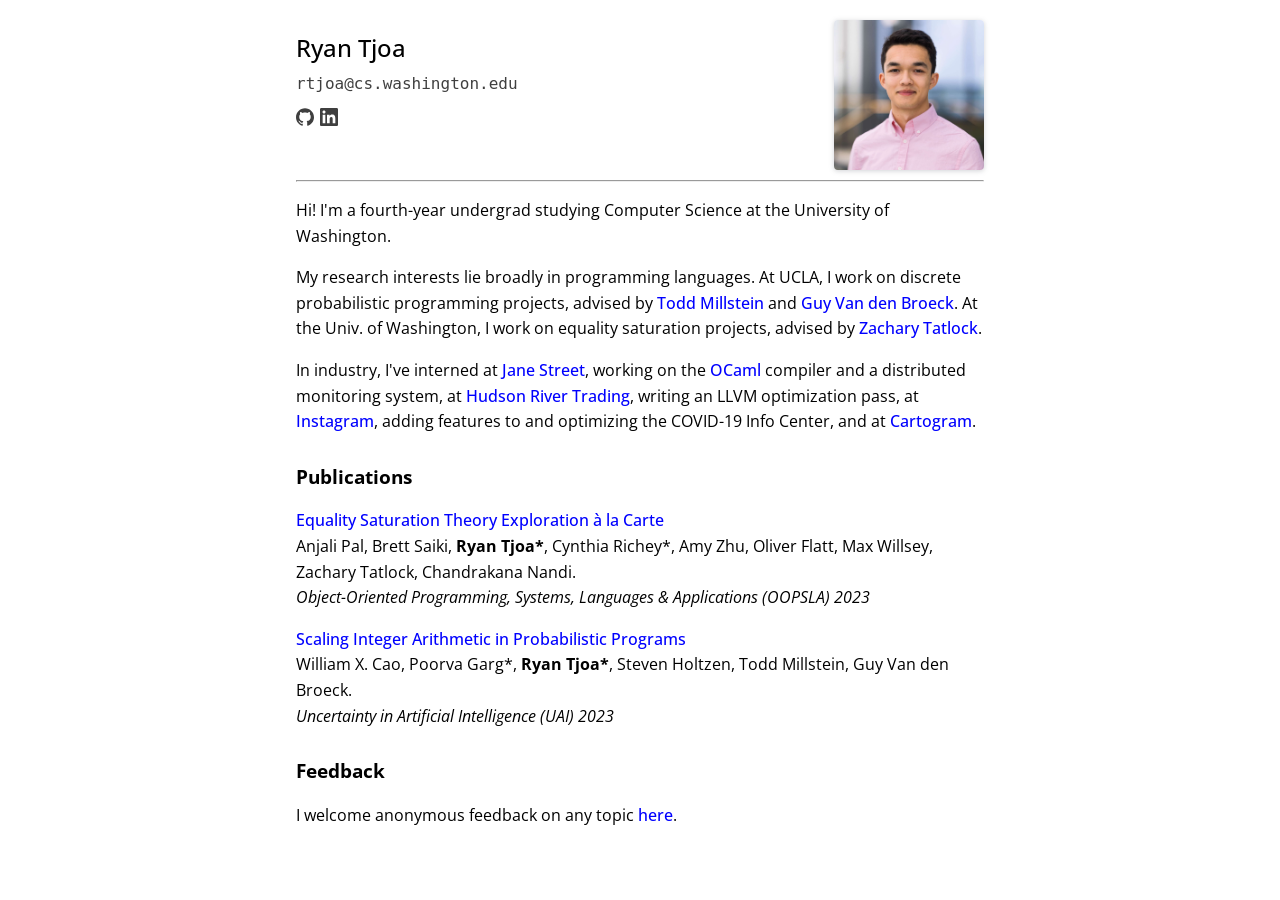
==== index.html @ cd61c328 "Initial commit" ====
<!DOCTYPE html>
<html lang="en">
	<head>
    <meta charset="utf-8">
		<title>Ryan Tjoa</title>
    <link rel="preconnect" href="https://fonts.gstatic.com">
    <link href="https://fonts.googleapis.com/css?family=Open%20Sans:400,400italic,500,600&display=swap" rel="stylesheet">
		<link rel="stylesheet" type="text/css" href="style.css">
    <script src="script.js"></script>
    <meta name="theme-color" content="#ffffff">
    <meta name="viewport" content="width=device-width, initial-scale=1">
	</head>
	<body>
    <div id="main-wrapper">
      <div id="main">
        <div id="title">
          <div>
            <h1>Ryan Tjoa</h1>
            <p class="mono">
                <a id="email">
                    <span style="unicode-bidi:bidi-override; direction: rtl;">
                        ude<span style="font-weight:900">&#8228;</span>notgnihsaw<span style="font-weight:900">&#8228;</span>sc@aojtr
                    </span>
                </a>
            </p>
            <p>
              <a href="https://github.com/rtjoa" target="_blank" class="icon-wrapper">
                <img class="icon" src="assets/github.svg" alt="GitHub">
              </a>
              <a href="https://www.linkedin.com/in/ryan-tjoa" target="_blank" class="icon-wrapper">
                <img class="icon" src="assets/linkedin.svg" alt="LinkedIn">
              </a>
            </p>
          </div>
          <div id="headshot-wrapper">
            <img id="headshot" src="assets/headshot-min.jpg" alt="A picture of Ryan Tjoa">
          </div>
        </div>
        <hr>
    		<p>
          Hi! I'm a fourth-year undergrad studying Computer Science at the University of Washington.
        </p>
        <p>
          My research interests lie broadly in programming languages.

          At UCLA, I work on discrete probabilistic programming projects, advised by <a href="https://web.cs.ucla.edu/~todd/">Todd Millstein</a> and <a href="https://web.cs.ucla.edu/~guyvdb/">Guy Van den Broeck</a>.

          At the Univ. of Washington, I work on equality saturation projects, advised by <a href="https://ztatlock.net/">Zachary Tatlock</a>.
        </p>
        <p>
            In industry, I've interned at <a href="https://www.janestreet.com/">Jane Street</a>, working on the <a href="https://ocaml.org/">OCaml</a> compiler and a distributed monitoring system, at <a href="https://www.hudsonrivertrading.com/">Hudson River Trading</a>, writing an LLVM optimization pass, at <a href="https://about.instagram.com/blog/announcements/continuing-to-keep-people-safe-and-informed-about-covid-19">Instagram</a>, adding features to and optimizing the COVID-19 Info Center, and at <a href="https://cartogram.com/">Cartogram</a>.
        </p>
        <h2>Publications</h2>
        <p>
            <a href="pubs/oopsla23-enumo.pdf">Equality Saturation Theory Exploration à la Carte</a>
            <br>
            Anjali Pal, Brett Saiki, <strong>Ryan Tjoa*</strong>, Cynthia Richey*, Amy Zhu, Oliver Flatt, Max Willsey, Zachary Tatlock, Chandrakana Nandi.
            <br>
            <em>Object-Oriented Programming, Systems, Languages & Applications (OOPSLA) 2023</em>
        </p>
        <p>
            <a href="pubs/uai23-arith.pdf">Scaling Integer Arithmetic in Probabilistic Programs</a>
            <br>
            William X. Cao, Poorva Garg*, <strong>Ryan Tjoa*</strong>, Steven Holtzen, Todd Millstein, Guy Van den Broeck.
            <br>
            <em>Uncertainty in Artificial Intelligence (UAI) 2023</em>
        </p>
        <h2>Feedback</h2>
        <p>
          I welcome anonymous feedback on any topic <a href="https://docs.google.com/forms/d/e/1FAIpQLSfoLKaKOM73OeDY5BoASGOoVUgHGVO8dkVKCYaiWQWOC6nB4w/viewform?usp=sf_link">here</a>.
        </p>
      </div>
    </div>
	</body>
</html>
---- style.css ----
html, body {
    margin: 0;
}

body {
    font-size: 16px;
    font-family: 'Open Sans', 'Lucida Grande', Helvetica, Arial, sans-serif;
}

#main-wrapper {
    margin: 0 auto;
    max-width: 43rem;
    padding: 20px;
    width: auto;
    line-height: 1.6;
}

#main {
    height: 100%;
}

#title {
    justify-content: space-between;
    display: flex;
    line-height: 1.0;
}

#headshot-wrapper {
    margin-left: 20px;
    max-width: 150px;
    flex: 1 0 80px;
}

@media only screen and (max-width: 360px) {
    #headshot-wrapper {
        display: none;
    }
}

#headshot {
    width: 100%;
    height: auto;
    box-shadow: 0px 1px 5px 0px rgba(124, 125, 135, 0.35);
    border-radius: 0.25rem;
}

.mono {
    font-family: Consolas, monospace;
    opacity: 0.75;
}

h1 {
    font-size: 1.5em;
    font-weight: 500;
    margin-bottom: 0;
}

a:link, a:visited {
    text-decoration: none;
}

a:hover, a:active {
    text-decoration: underline;
}

.icon {
    width: 18px;
    margin-right: 2px;
    opacity: 0.75;
    text-decoration: none;
}

.icon-wrapper:link, .icon-wrapper:active, .icon-wrapper:hover, .icon-wrapper:visited {
    text-decoration: none;
}

#email {
    cursor: pointer;
    text-decoration: none;
    font-weight: 400;
}

#email, #email:link, #email:visited, #email:hover, #email:active {
    color: black;
}

#email:hover, #email:active {
    text-decoration: underline;
}

h2 {
    margin-top: 1.4em;
    font-size: 1.2em;
}
a, a:link, a:visited {
    color: blue;
    font-weight: 500;
    border-bottom: 1px solid rgba(125,125,125,0);
}

/* alternate style */
/* a, a:link, a:visited, a:active, a:hover { */
/*     color: #009; */
/*     text-decoration: none; */
/*     border-bottom: 1px solid rgba(75,75,200,.4); */
/*     transition: border .3s ease-in-out; */
/* } */
/* a:hover { */
/*     border-bottom: 1px solid rgba(75,75,200,1); */
/* } */
/* alternate style end */

@media (prefers-color-scheme: dark) {
    .icon {
        filter: invert(1);
    }
    a, a:link, a:visited {
        color: #ffa0db;
    }
    a:active {
        color: #ff72ce;
    }
    #email, #email:link, #email:active, #email:hover, #email:active {
        color: white;
    }
    body {
        color: white;
        background-color: #181818;
    }

    /* alternate style */
    body {
        color: #bbb;
        background-color: #111;
    }
    h1 {
        color: white;
    }
    a, a:link, a:visited, a:active, a:hover {
        color: white;
        text-decoration: none;
        border-bottom: 1px solid rgba(125,125,125,.4);
        transition: border .3s ease-in-out;
    }
    a:hover {
        border-bottom: 1px solid rgba(125,125,125,1);
    }
    .icon-wrapper, #email {
        border: none !important;
    }
    /* alternate style end */
}
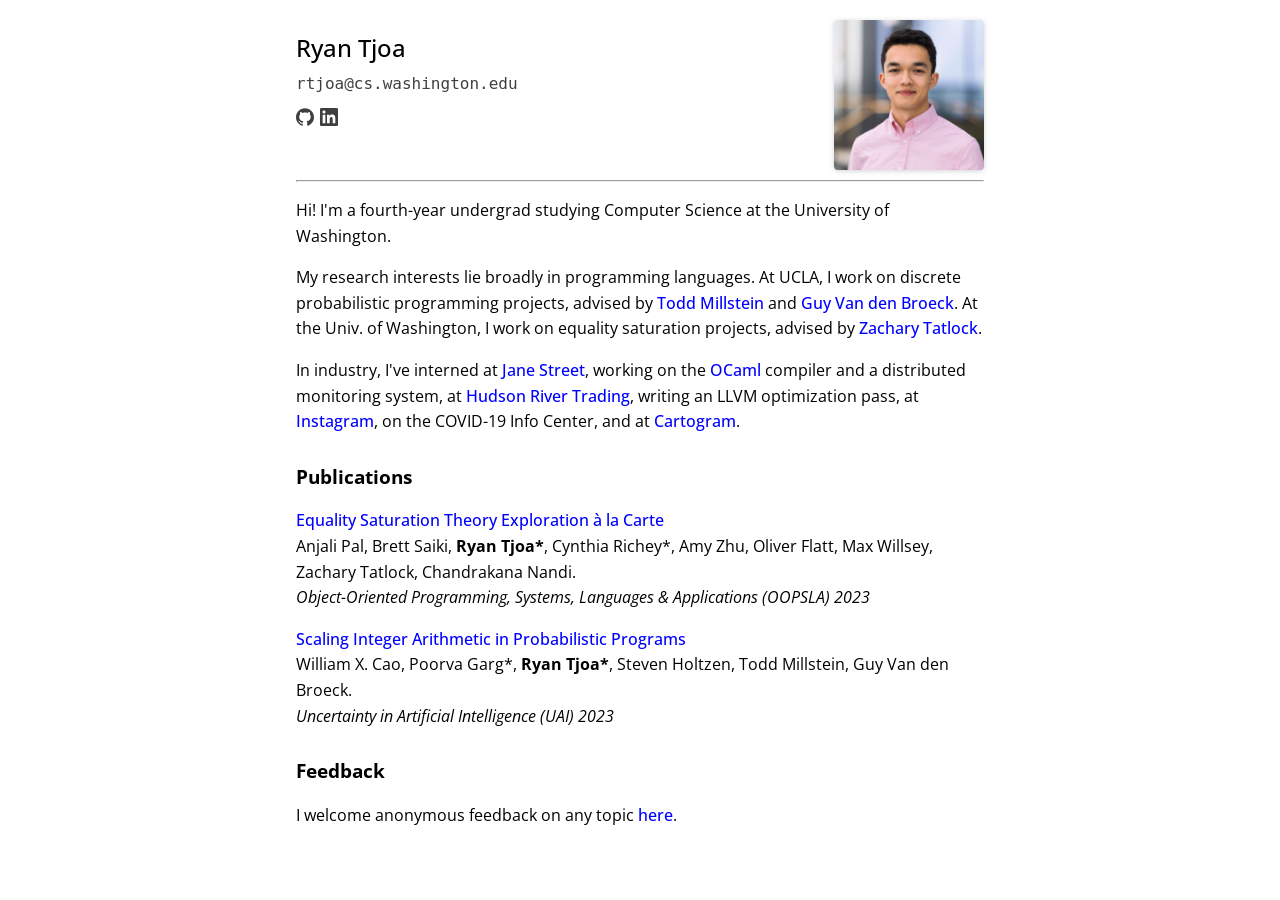
==== commit 103a610e: "formatting" ====
--- a/index.html
+++ b/index.html
@@ -48,7 +48,11 @@
           At the Univ. of Washington, I work on equality saturation projects, advised by <a href="https://ztatlock.net/">Zachary Tatlock</a>.
         </p>
         <p>
-            In industry, I've interned at <a href="https://www.janestreet.com/">Jane Street</a>, working on the <a href="https://ocaml.org/">OCaml</a> compiler and a distributed monitoring system, at <a href="https://www.hudsonrivertrading.com/">Hudson River Trading</a>, writing an LLVM optimization pass, at <a href="https://about.instagram.com/blog/announcements/continuing-to-keep-people-safe-and-informed-about-covid-19">Instagram</a>, adding features to and optimizing the COVID-19 Info Center, and at <a href="https://cartogram.com/">Cartogram</a>.
+            In industry, I've interned
+            at <a href="https://www.janestreet.com/">Jane Street</a>, working on the <a href="https://ocaml.org/">OCaml</a> compiler and a distributed monitoring system,
+            at <a href="https://www.hudsonrivertrading.com/">Hudson River Trading</a>, writing an LLVM optimization pass,
+            at <a href="https://about.instagram.com/blog/announcements/continuing-to-keep-people-safe-and-informed-about-covid-19">Instagram</a>, on the COVID-19 Info Center,
+            and at <a href="https://cartogram.com/">Cartogram</a>.
         </p>
         <h2>Publications</h2>
         <p>
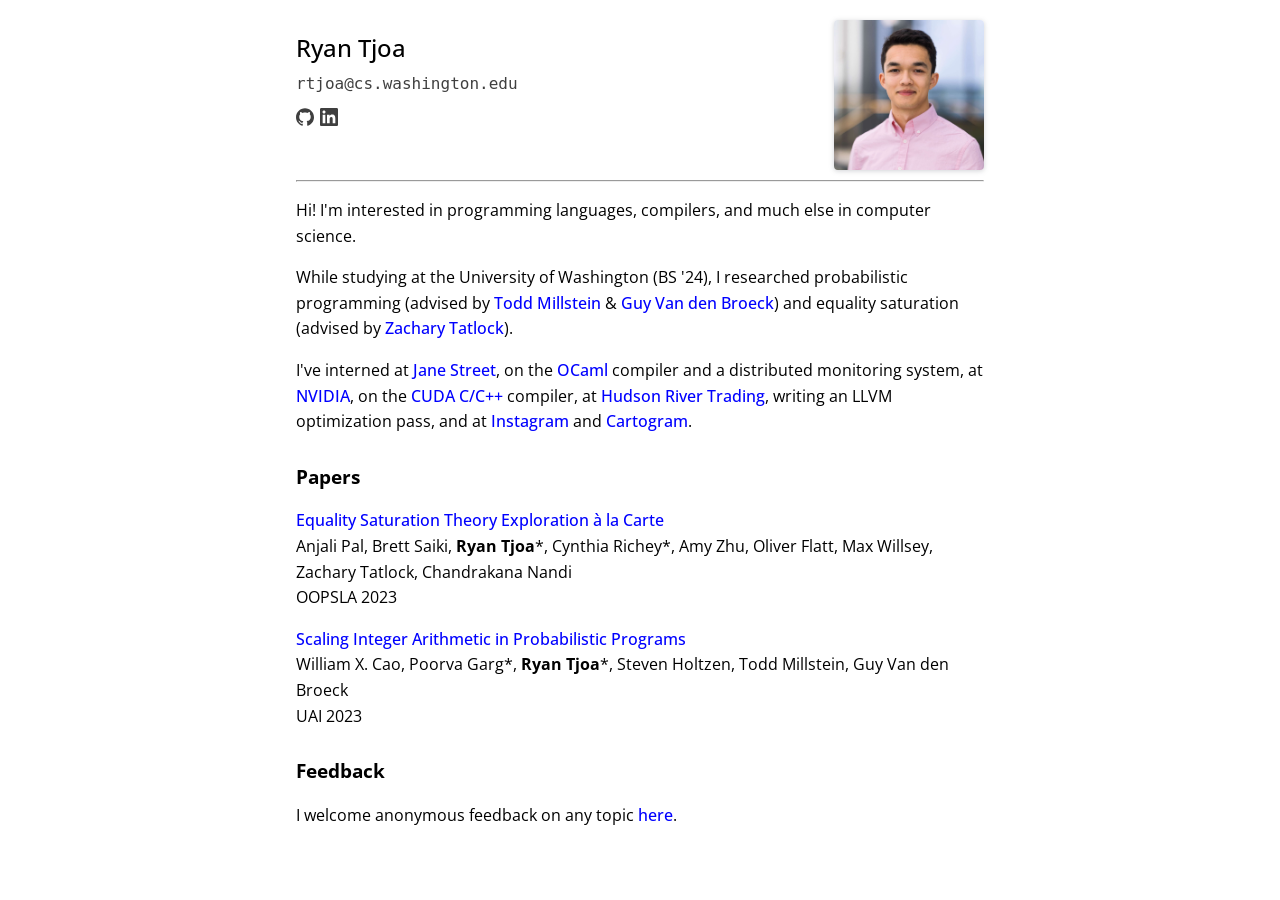
==== commit 5fc2eed4: "Initial commit" ====
--- a/index.html
+++ b/index.html
@@ -5,9 +5,8 @@
 		<title>Ryan Tjoa</title>
     <link rel="preconnect" href="https://fonts.gstatic.com">
     <link href="https://fonts.googleapis.com/css?family=Open%20Sans:400,400italic,500,600&display=swap" rel="stylesheet">
-		<link rel="stylesheet" type="text/css" href="style.css">
-    <script src="script.js"></script>
-    <meta name="theme-color" content="#ffffff">
+		<link rel="stylesheet" type="text/css" href="assets/style.css">
+    <script src="assets/script.js"></script>
     <meta name="viewport" content="width=device-width, initial-scale=1">
 	</head>
 	<body>
@@ -17,17 +16,17 @@
           <div>
             <h1>Ryan Tjoa</h1>
             <p class="mono">
-                <a id="email">
+                <a class="unstyled-link" id="email">
                     <span style="unicode-bidi:bidi-override; direction: rtl;">
                         ude<span style="font-weight:900">&#8228;</span>notgnihsaw<span style="font-weight:900">&#8228;</span>sc@aojtr
                     </span>
                 </a>
             </p>
             <p>
-              <a href="https://github.com/rtjoa" target="_blank" class="icon-wrapper">
+              <a href="https://github.com/rtjoa" target="_blank" class="icon-wrapper unstyled-link">
                 <img class="icon" src="assets/github.svg" alt="GitHub">
               </a>
-              <a href="https://www.linkedin.com/in/ryan-tjoa" target="_blank" class="icon-wrapper">
+              <a href="https://www.linkedin.com/in/ryan-tjoa" target="_blank" class="icon-wrapper unstyled-link">
                 <img class="icon" src="assets/linkedin.svg" alt="LinkedIn">
               </a>
             </p>
@@ -37,41 +36,31 @@
           </div>
         </div>
         <hr>
-    		<p>
-          Hi! I'm a fourth-year undergrad studying Computer Science at the University of Washington.
+        <p>
+          Hi!
+          I'm interested in programming languages, compilers, and much else in computer science.
         </p>
         <p>
-          My research interests lie broadly in programming languages.
-
-          At UCLA, I work on discrete probabilistic programming projects, advised by <a href="https://web.cs.ucla.edu/~todd/">Todd Millstein</a> and <a href="https://web.cs.ucla.edu/~guyvdb/">Guy Van den Broeck</a>.
-
-          At the Univ. of Washington, I work on equality saturation projects, advised by <a href="https://ztatlock.net/">Zachary Tatlock</a>.
+          While studying at the University of Washington (BS '24),
+          I researched probabilistic programming
+          (advised by <a href="https://web.cs.ucla.edu/~todd/" class="a">Todd Millstein</a> & <a href="https://web.cs.ucla.edu/~guyvdb/" class="a">Guy Van den Broeck</a>)
+          and equality saturation
+          (advised by <a href="https://ztatlock.net/" class="a">Zachary Tatlock</a>).
         </p>
         <p>
-            In industry, I've interned
-            at <a href="https://www.janestreet.com/">Jane Street</a>, working on the <a href="https://ocaml.org/">OCaml</a> compiler and a distributed monitoring system,
-            at <a href="https://www.hudsonrivertrading.com/">Hudson River Trading</a>, writing an LLVM optimization pass,
-            at <a href="https://about.instagram.com/blog/announcements/continuing-to-keep-people-safe-and-informed-about-covid-19">Instagram</a>, on the COVID-19 Info Center,
-            and at <a href="https://cartogram.com/">Cartogram</a>.
+            I've interned
+            at <a href="https://www.janestreet.com/">Jane Street</a>, on the <a href="https://ocaml.org/">OCaml</a> compiler and a distributed monitoring system,
+            at <a class="a" href="https://www.nvidia.com/">NVIDIA</a>, on the <a class="a" href="https://developer.nvidia.com/cuda-toolkit">CUDA C/C++</a> compiler,
+            at <a class="a" href="https://www.hudsonrivertrading.com/">Hudson River Trading</a>, writing an LLVM optimization pass,
+            and at <a class="a" href="https://about.instagram.com/blog/announcements/continuing-to-keep-people-safe-and-informed-about-covid-19">Instagram</a>
+            and <a class="a" href="https://cartogram.com/">Cartogram</a>.
         </p>
-        <h2>Publications</h2>
-        <p>
-            <a href="pubs/oopsla23-enumo.pdf">Equality Saturation Theory Exploration à la Carte</a>
-            <br>
-            Anjali Pal, Brett Saiki, <strong>Ryan Tjoa*</strong>, Cynthia Richey*, Amy Zhu, Oliver Flatt, Max Willsey, Zachary Tatlock, Chandrakana Nandi.
-            <br>
-            <em>Object-Oriented Programming, Systems, Languages & Applications (OOPSLA) 2023</em>
-        </p>
-        <p>
-            <a href="pubs/uai23-arith.pdf">Scaling Integer Arithmetic in Probabilistic Programs</a>
-            <br>
-            William X. Cao, Poorva Garg*, <strong>Ryan Tjoa*</strong>, Steven Holtzen, Todd Millstein, Guy Van den Broeck.
-            <br>
-            <em>Uncertainty in Artificial Intelligence (UAI) 2023</em>
-        </p>
+        <h2>Papers</h2>
+        <p><span class='pub-title'><a class='a' href='papers/oopsla23-enumo.pdf'>Equality Saturation Theory Exploration à la Carte</a></span><br><a href='https://ajpal.github.io/' class='a light'>Anjali Pal</a>, <a href='https://bsaiki.com/' class='a light'>Brett Saiki</a>, <span class='author'>Ryan Tjoa</span>*, <a href='https://thia.codes/' class='a light'>Cynthia Richey</a>*, <a href='https://amy.zhucchini.ca/' class='a light'>Amy Zhu</a>, <a href='https://www.oflatt.com/' class='a light'>Oliver Flatt</a>, <a href='https://www.mwillsey.com/' class='a light'>Max Willsey</a>, <a href='https://ztatlock.net/' class='a light'>Zachary Tatlock</a>, <a href='https://cnandi.com/' class='a light'>Chandrakana Nandi</a><br><a href='https://2023.splashcon.org/track/splash-2023-oopsla' class='a light'>OOPSLA 2023</a></p>
+<p><span class='pub-title'><a class='a' href='papers/uai23-arith.pdf'>Scaling Integer Arithmetic in Probabilistic Programs</a></span><br><a href='https://www.linkedin.com/in/williamxcao/' class='a light'>William X. Cao</a>, <a href='https://web.cs.ucla.edu/~poorvagarg/' class='a light'>Poorva Garg</a>*, <span class='author'>Ryan Tjoa</span>*, <a href='https://www.khoury.northeastern.edu/home/sholtzen/' class='a light'>Steven Holtzen</a>, <a href='https://web.cs.ucla.edu/~todd/' class='a light'>Todd Millstein</a>, <a href='https://web.cs.ucla.edu/~guyvdb/' class='a light'>Guy Van den Broeck</a><br><a href='https://www.auai.org/uai2023/' class='a light'>UAI 2023</a></p>
         <h2>Feedback</h2>
         <p>
-          I welcome anonymous feedback on any topic <a href="https://docs.google.com/forms/d/e/1FAIpQLSfoLKaKOM73OeDY5BoASGOoVUgHGVO8dkVKCYaiWQWOC6nB4w/viewform?usp=sf_link">here</a>.
+          I welcome anonymous feedback on any topic <a class="a" href="https://docs.google.com/forms/d/e/1FAIpQLSfoLKaKOM73OeDY5BoASGOoVUgHGVO8dkVKCYaiWQWOC6nB4w/viewform?usp=sf_link">here</a>.
         </p>
       </div>
     </div>
--- a/assets/style.css
+++ b/assets/style.css
@@ -0,0 +1,162 @@
+html, body {
+    margin: 0;
+}
+
+body {
+    font-size: 16px;
+    font-family: 'Open Sans', 'Lucida Grande', Helvetica, Arial, sans-serif;
+}
+
+.one-line {
+    display: none
+}
+
+#main-wrapper {
+    margin: 0 auto;
+    max-width: 43rem;
+    padding: 20px;
+    width: auto;
+    line-height: 1.6;
+}
+
+#main {
+    height: 100%;
+}
+
+#title {
+    justify-content: space-between;
+    display: flex;
+    line-height: 1.0;
+}
+
+#headshot-wrapper {
+    margin-left: 20px;
+    max-width: 150px;
+    flex: 1 0 80px;
+}
+
+.small-caps {
+    font-variant-caps: small-caps;
+    font-size: 18px;
+}
+
+@media only screen and (max-width: 360px) {
+    #headshot-wrapper {
+        display: none;
+    }
+}
+
+#headshot {
+    width: 100%;
+    height: auto;
+    box-shadow: 0px 1px 5px 0px rgba(124, 125, 135, 0.35);
+    border-radius: 0.25rem;
+}
+
+.mono {
+    font-family: Consolas, monospace;
+    opacity: 0.75;
+}
+
+h1 {
+    font-size: 1.5em;
+    font-weight: 500;
+    margin-bottom: 0;
+}
+
+a:link, a:visited {
+    text-decoration: none;
+}
+
+a:hover, a:active {
+    text-decoration: underline;
+}
+
+.icon {
+    width: 18px;
+    margin-right: 2px;
+    opacity: 0.75;
+    text-decoration: none;
+}
+
+.icon-wrapper:link, .icon-wrapper:active, .icon-wrapper:hover, .icon-wrapper:visited {
+    text-decoration: none;
+}
+
+#email {
+    cursor: pointer;
+    text-decoration: none;
+    font-weight: 400;
+}
+
+#email, #email:link, #email:visited, #email:hover, #email:active {
+    color: black;
+}
+
+#email:hover, #email:active {
+    text-decoration: underline;
+}
+
+h2 {
+    margin-top: 1.4em;
+    font-size: 1.2em;
+}
+a, a:link, a:visited {
+    color: blue;
+    font-weight: 500;
+    border-bottom: 1px solid rgba(125,125,125,0);
+}
+
+a.light {
+    color: black;
+    font-weight: normal;
+}
+
+td {
+    padding-bottom: 10px;
+}
+
+.venue {
+    width: 8em;
+    vertical-align: top;
+}
+
+.author {
+    font-weight: bold;
+    /* text-decoration: underline; */
+}
+
+@media (prefers-color-scheme: dark) {
+    .icon {
+        filter: invert(1);
+    }
+    #email, #email:link, #email:active, #email:hover, #email:active {
+        color: white;
+    }
+    body {
+        color: #bbb;
+        background-color: #111;
+    }
+    h1 {
+        color: white;
+    }
+    a, a:link, a:visited, a:active, a:hover {
+        color: white;
+        text-decoration: none;
+        border-bottom: 1px solid rgba(125,125,125,.4);
+        transition: border .3s ease-in-out;
+    }
+    a:hover {
+        border-bottom: 1px solid rgba(125,125,125,1);
+    }
+    a.light {
+        color: #bbb;
+        border-bottom: none;
+    }
+    a.light:hover {
+        text-decoration: underline;
+    }
+    .icon-wrapper, #email {
+        border: none !important;
+    }
+}
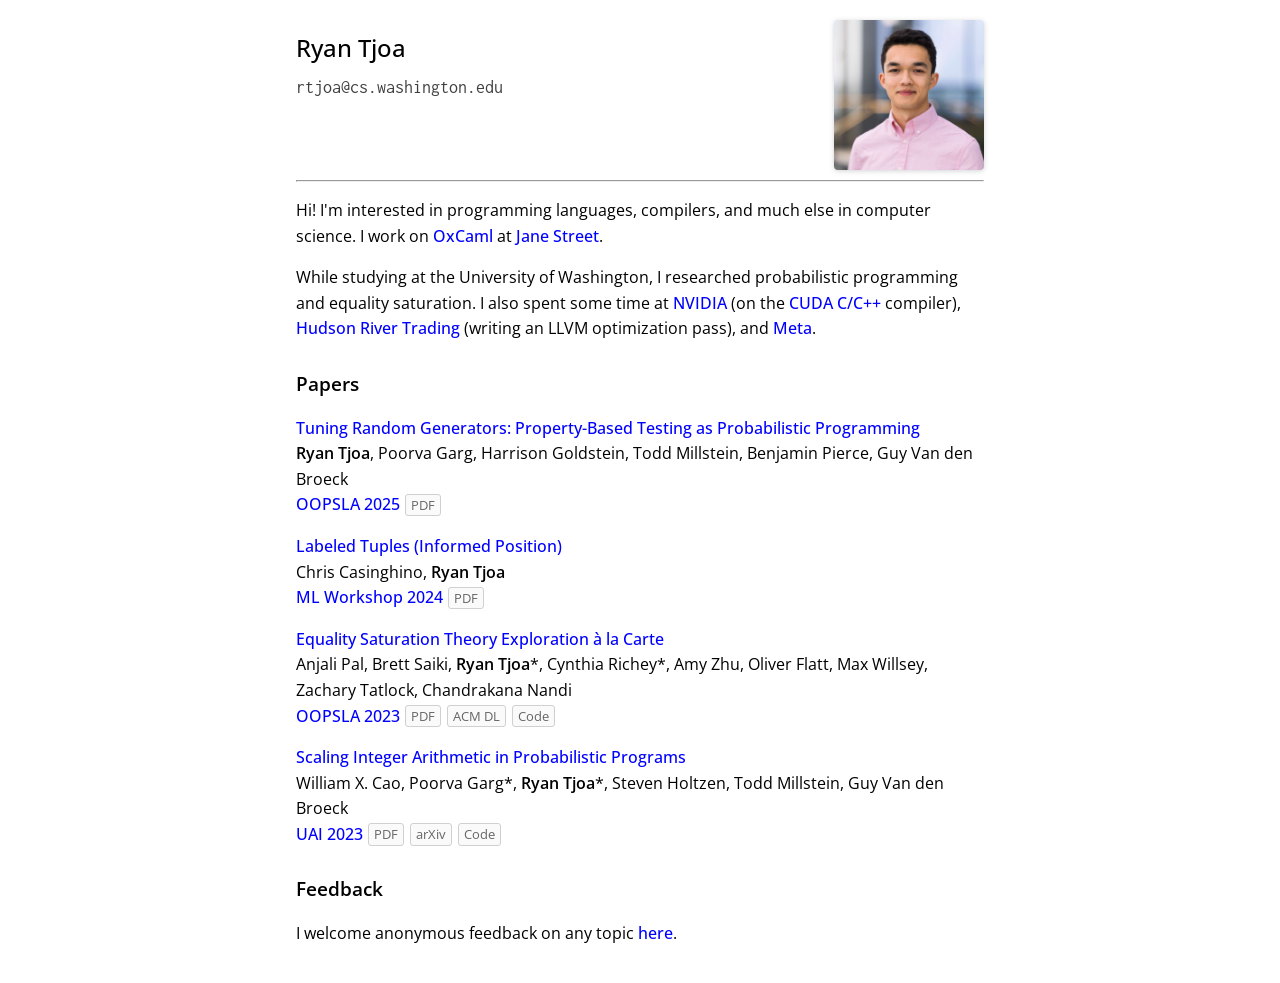
==== commit 196bbdc7: "update" ====
--- a/index.html
+++ b/index.html
@@ -3,8 +3,9 @@
 	<head>
     <meta charset="utf-8">
 		<title>Ryan Tjoa</title>
-    <link rel="preconnect" href="https://fonts.gstatic.com">
-    <link href="https://fonts.googleapis.com/css?family=Open%20Sans:400,400italic,500,600&display=swap" rel="stylesheet">
+    <link rel="preconnect" href="https://fonts.googleapis.com">
+    <link rel="preconnect" href="https://fonts.gstatic.com" crossorigin>
+    <link href="https://fonts.googleapis.com/css2?family=Inconsolata:wght@200..900&family=Open+Sans:ital,wght@0,300..800;1,300..800&display=swap" rel="stylesheet">
 		<link rel="stylesheet" type="text/css" href="assets/style.css">
     <script src="assets/script.js"></script>
     <meta name="viewport" content="width=device-width, initial-scale=1">
@@ -22,14 +23,7 @@
                     </span>
                 </a>
             </p>
-            <p>
-              <a href="https://github.com/rtjoa" target="_blank" class="icon-wrapper unstyled-link">
-                <img class="icon" src="assets/github.svg" alt="GitHub">
-              </a>
-              <a href="https://www.linkedin.com/in/ryan-tjoa" target="_blank" class="icon-wrapper unstyled-link">
-                <img class="icon" src="assets/linkedin.svg" alt="LinkedIn">
-              </a>
-            </p>
+            
           </div>
           <div id="headshot-wrapper">
             <img id="headshot" src="assets/headshot-min.jpg" alt="A picture of Ryan Tjoa">
@@ -39,25 +33,22 @@
         <p>
           Hi!
           I'm interested in programming languages, compilers, and much else in computer science.
+          I work on <a class="a" href="https://oxcaml.org/">OxCaml</a> at <a class="a" href="https://www.janestreet.com/">Jane Street</a>.
         </p>
         <p>
-          While studying at the University of Washington (BS '24),
+          While studying at the University of Washington,
           I researched probabilistic programming
-          (advised by <a href="https://web.cs.ucla.edu/~todd/" class="a">Todd Millstein</a> & <a href="https://web.cs.ucla.edu/~guyvdb/" class="a">Guy Van den Broeck</a>)
-          and equality saturation
-          (advised by <a href="https://ztatlock.net/" class="a">Zachary Tatlock</a>).
-        </p>
-        <p>
-            I've interned
-            at <a href="https://www.janestreet.com/">Jane Street</a>, on the <a href="https://ocaml.org/">OCaml</a> compiler and a distributed monitoring system,
-            at <a class="a" href="https://www.nvidia.com/">NVIDIA</a>, on the <a class="a" href="https://developer.nvidia.com/cuda-toolkit">CUDA C/C++</a> compiler,
-            at <a class="a" href="https://www.hudsonrivertrading.com/">Hudson River Trading</a>, writing an LLVM optimization pass,
-            and at <a class="a" href="https://about.instagram.com/blog/announcements/continuing-to-keep-people-safe-and-informed-about-covid-19">Instagram</a>
-            and <a class="a" href="https://cartogram.com/">Cartogram</a>.
+          and equality saturation.
+            I also spent some time at
+            <a class="a" href="https://www.nvidia.com/">NVIDIA</a> (on the <a class="a" href="https://developer.nvidia.com/cuda-toolkit">CUDA C/C++</a> compiler),
+            <a class="a" href="https://www.hudsonrivertrading.com/">Hudson River Trading</a> (writing an LLVM optimization pass),
+           and <a class="a" href="https://www.meta.com/">Meta</a>.
         </p>
         <h2>Papers</h2>
-        <p><span class='pub-title'><a class='a' href='papers/oopsla23-enumo.pdf'>Equality Saturation Theory Exploration à la Carte</a></span><br><a href='https://ajpal.github.io/' class='a light'>Anjali Pal</a>, <a href='https://bsaiki.com/' class='a light'>Brett Saiki</a>, <span class='author'>Ryan Tjoa</span>*, <a href='https://thia.codes/' class='a light'>Cynthia Richey</a>*, <a href='https://amy.zhucchini.ca/' class='a light'>Amy Zhu</a>, <a href='https://www.oflatt.com/' class='a light'>Oliver Flatt</a>, <a href='https://www.mwillsey.com/' class='a light'>Max Willsey</a>, <a href='https://ztatlock.net/' class='a light'>Zachary Tatlock</a>, <a href='https://cnandi.com/' class='a light'>Chandrakana Nandi</a><br><a href='https://2023.splashcon.org/track/splash-2023-oopsla' class='a light'>OOPSLA 2023</a></p>
-<p><span class='pub-title'><a class='a' href='papers/uai23-arith.pdf'>Scaling Integer Arithmetic in Probabilistic Programs</a></span><br><a href='https://www.linkedin.com/in/williamxcao/' class='a light'>William X. Cao</a>, <a href='https://web.cs.ucla.edu/~poorvagarg/' class='a light'>Poorva Garg</a>*, <span class='author'>Ryan Tjoa</span>*, <a href='https://www.khoury.northeastern.edu/home/sholtzen/' class='a light'>Steven Holtzen</a>, <a href='https://web.cs.ucla.edu/~todd/' class='a light'>Todd Millstein</a>, <a href='https://web.cs.ucla.edu/~guyvdb/' class='a light'>Guy Van den Broeck</a><br><a href='https://www.auai.org/uai2023/' class='a light'>UAI 2023</a></p>
+<p><span class='pub-title'><a class='a ' href='papers/oopsla25-tuning-generators.pdf'>Tuning Random Generators: Property-Based Testing as Probabilistic Programming</a></span><br><span class='author'>Ryan Tjoa</span>, <a href='https://web.cs.ucla.edu/~poorvagarg/' class='a light'>Poorva Garg</a>, <a href='https://harrisongoldste.in/' class='a light'>Harrison Goldstein</a>, <a href='https://web.cs.ucla.edu/~todd/' class='a light'>Todd Millstein</a>, <a href='https://www.cis.upenn.edu/~bcpierce/' class='a light'>Benjamin Pierce</a>, <a href='https://web.cs.ucla.edu/~guyvdb/' class='a light'>Guy Van den Broeck</a><br><a href='https://2025.splashcon.org/track/OOPSLA' class='a '>OOPSLA 2025</a> <a class='btn-link' href='papers/oopsla25-tuning-generators.pdf'>PDF</a></p>
+<p><span class='pub-title'><a class='a ' href='papers/ml24-labeled-tuples.pdf'>Labeled Tuples (Informed Position)</a></span><br><a href='https://tyconmismatch.com/' class='a light'>Chris Casinghino</a>, <span class='author'>Ryan Tjoa</span><br><a href='https://icfp24.sigplan.org/home/mlworkshop-2024' class='a '>ML Workshop 2024</a> <a class='btn-link' href='papers/ml24-labeled-tuples.pdf'>PDF</a></p>
+<p><span class='pub-title'><a class='a ' href='papers/oopsla23-enumo.pdf'>Equality Saturation Theory Exploration à la Carte</a></span><br><a href='https://ajpal.github.io/' class='a light'>Anjali Pal</a>, <a href='https://bsaiki.com/' class='a light'>Brett Saiki</a>, <span class='author'>Ryan Tjoa</span>*, <a href='https://thia.codes/' class='a light'>Cynthia Richey</a>*, <a href='https://amy.zhucchini.ca/' class='a light'>Amy Zhu</a>, <a href='https://www.oflatt.com/' class='a light'>Oliver Flatt</a>, <a href='https://www.mwillsey.com/' class='a light'>Max Willsey</a>, <a href='https://ztatlock.net/' class='a light'>Zachary Tatlock</a>, <a href='https://cnandi.com/' class='a light'>Chandrakana Nandi</a><br><a href='https://2023.splashcon.org/track/splash-2023-oopsla' class='a '>OOPSLA 2023</a> <a class='btn-link' href='papers/oopsla23-enumo.pdf'>PDF</a> <a class='btn-link' href='https://dl.acm.org/doi/10.1145/3622834'>ACM DL</a> <a class='btn-link' href='https://github.com/uwplse/ruler'>Code</a></p>
+<p><span class='pub-title'><a class='a ' href='papers/uai23-arith.pdf'>Scaling Integer Arithmetic in Probabilistic Programs</a></span><br><a href='https://www.linkedin.com/in/williamxcao/' class='a light'>William X. Cao</a>, <a href='https://web.cs.ucla.edu/~poorvagarg/' class='a light'>Poorva Garg</a>*, <span class='author'>Ryan Tjoa</span>*, <a href='https://www.khoury.northeastern.edu/home/sholtzen/' class='a light'>Steven Holtzen</a>, <a href='https://web.cs.ucla.edu/~todd/' class='a light'>Todd Millstein</a>, <a href='https://web.cs.ucla.edu/~guyvdb/' class='a light'>Guy Van den Broeck</a><br><a href='https://www.auai.org/uai2023/' class='a '>UAI 2023</a> <a class='btn-link' href='papers/uai23-arith.pdf'>PDF</a> <a class='btn-link' href='https://arxiv.org/abs/2307.13837'>arXiv</a> <a class='btn-link' href='https://github.com/Tractables/Alea.jl'>Code</a></p>
         <h2>Feedback</h2>
         <p>
           I welcome anonymous feedback on any topic <a class="a" href="https://docs.google.com/forms/d/e/1FAIpQLSfoLKaKOM73OeDY5BoASGOoVUgHGVO8dkVKCYaiWQWOC6nB4w/viewform?usp=sf_link">here</a>.
--- a/assets/style.css
+++ b/assets/style.css
@@ -54,7 +54,8 @@
 }
 
 .mono {
-    font-family: Consolas, monospace;
+    font-family: Inconsolata, Consolas, monospace;
+    font-size: 18px;
     opacity: 0.75;
 }
 
@@ -100,30 +101,71 @@
 h2 {
     margin-top: 1.4em;
     font-size: 1.2em;
-}
-a, a:link, a:visited {
+    font-weight: 600;
+}
+a.a, a.a:link, a.a:visited {
     color: blue;
     font-weight: 500;
     border-bottom: 1px solid rgba(125,125,125,0);
 }
 
-a.light {
+a.a.light {
     color: black;
     font-weight: normal;
 }
 
+a.light-venue {
+    font-weight: normal;
+}
+
 td {
     padding-bottom: 10px;
 }
 
 .venue {
-    width: 8em;
+    /* width: 8em; */
+    width: 5em;
     vertical-align: top;
+    text-align: right;
+    padding-right: 0.5em;
+}
+
+.em {
+    font-style: italic;
 }
 
 .author {
-    font-weight: bold;
+    font-weight: 600;
     /* text-decoration: underline; */
+}
+
+.smaller {
+    font-size: 0.9em;
+    /* opacity: 0.6; */
+}
+
+.btn-link {
+    display: inline-block;
+    font-size: 0.8em;
+    padding: 0px 5px;
+    margin: 0 1px;
+    border: 1px solid #d0d0d0;
+    border-radius: 3px;
+    background-color: #fafafa;
+    color: #666;
+    text-decoration: none;
+    font-weight: normal;
+    transition: all 0.1s ease;
+    cursor: pointer;
+    font-family: inherit;
+    position: relative;
+    top: -0.5px;
+}
+
+.btn-link:hover {
+    background-color: #f0f0f0;
+    border-color: #d0d0d0;
+    text-decoration: none;
 }
 
 @media (prefers-color-scheme: dark) {
@@ -140,23 +182,38 @@
     h1 {
         color: white;
     }
-    a, a:link, a:visited, a:active, a:hover {
+    a.a, a.a:link, a.a:visited, a.a:active, a.a:hover {
         color: white;
         text-decoration: none;
         border-bottom: 1px solid rgba(125,125,125,.4);
-        transition: border .3s ease-in-out;
-    }
-    a:hover {
+        transition: border .1s ease-in-out;
+    }
+    a.a:hover {
         border-bottom: 1px solid rgba(125,125,125,1);
     }
-    a.light {
+    a.a.light {
         color: #bbb;
         border-bottom: none;
     }
-    a.light:hover {
+    a.a.light:hover {
         text-decoration: underline;
     }
     .icon-wrapper, #email {
         border: none !important;
     }
-}
+    /* a.smaller {
+        color: #888;
+    } */
+    
+    .btn-link {
+        background-color: #2a2d31;
+        border-color: #3a3d42;
+        color: #aaa;
+    }
+    
+    .btn-link:hover {
+        background-color: #3a3d42;
+        border-color: #4a4d52;
+        color: #ddd;
+    }
+}
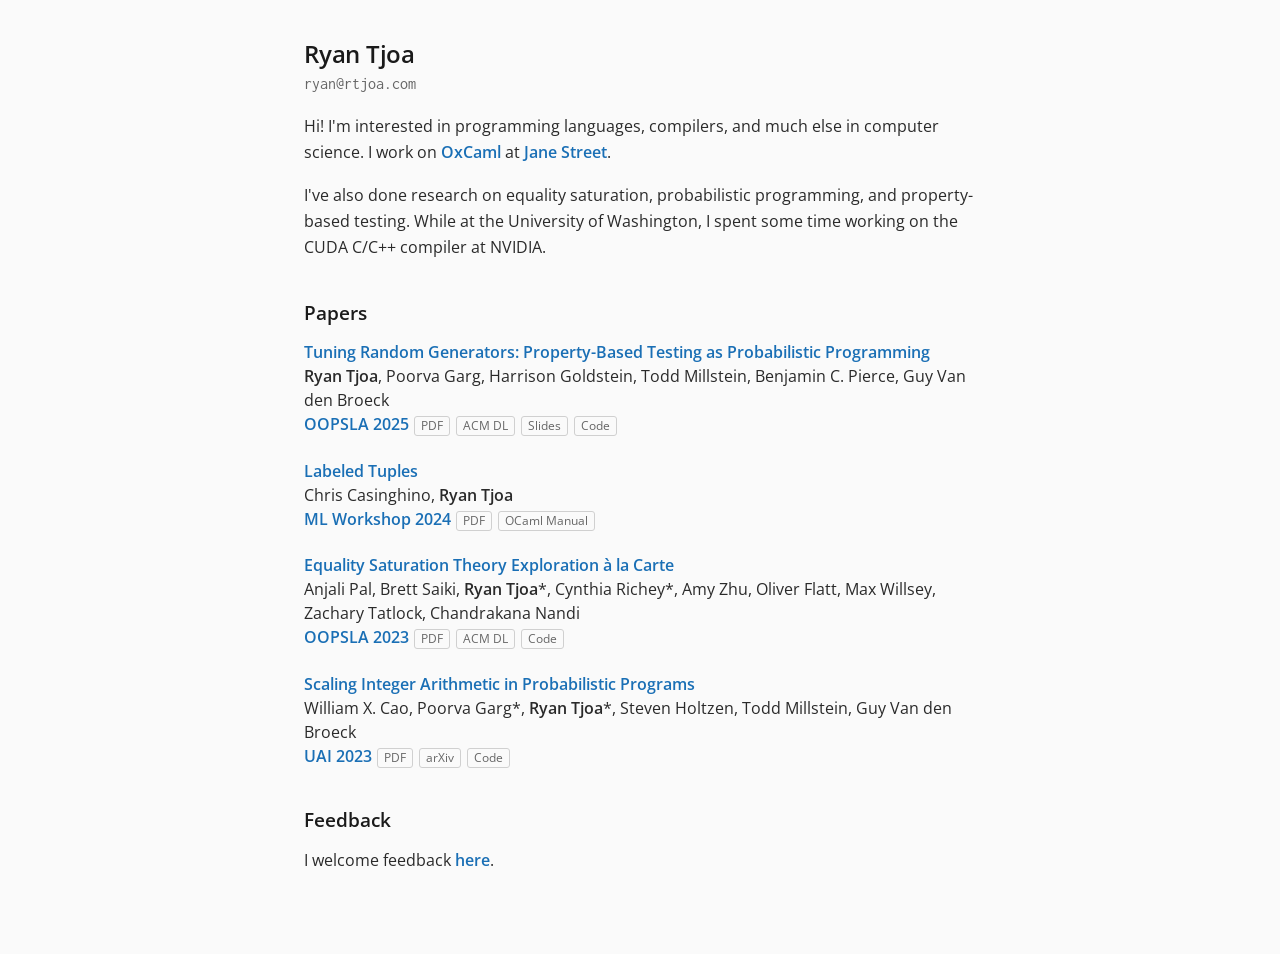
==== commit 3112f535: "update" ====
--- a/index.html
+++ b/index.html
@@ -6,7 +6,7 @@
     <link rel="preconnect" href="https://fonts.googleapis.com">
     <link rel="preconnect" href="https://fonts.gstatic.com" crossorigin>
     <link href="https://fonts.googleapis.com/css2?family=Inconsolata:wght@200..900&family=Open+Sans:ital,wght@0,300..800;1,300..800&display=swap" rel="stylesheet">
-		<link rel="stylesheet" type="text/css" href="assets/style.css">
+		<link rel="stylesheet" type="text/css" href="assets/style-classic.css">
     <script src="assets/script.js"></script>
     <meta name="viewport" content="width=device-width, initial-scale=1">
 	</head>
@@ -14,44 +14,35 @@
     <div id="main-wrapper">
       <div id="main">
         <div id="title">
-          <div>
-            <h1>Ryan Tjoa</h1>
-            <p class="mono">
-                <a class="unstyled-link" id="email">
-                    <span style="unicode-bidi:bidi-override; direction: rtl;">
-                        ude<span style="font-weight:900">&#8228;</span>notgnihsaw<span style="font-weight:900">&#8228;</span>sc@aojtr
-                    </span>
-                </a>
-            </p>
-            
-          </div>
-          <div id="headshot-wrapper">
-            <img id="headshot" src="assets/headshot-min.jpg" alt="A picture of Ryan Tjoa">
-          </div>
+          <h1>Ryan Tjoa</h1>
+          <p class="mono">
+              <a class="unstyled-link" id="email">
+                  <span style="unicode-bidi:bidi-override; direction: rtl;">
+                      moc<span style="font-weight:900">&#8228;</span>aojtr@nayr
+                  </span>
+              </a>
+          </p>
+          
+          
         </div>
-        <hr>
         <p>
           Hi!
           I'm interested in programming languages, compilers, and much else in computer science.
           I work on <a class="a" href="https://oxcaml.org/">OxCaml</a> at <a class="a" href="https://www.janestreet.com/">Jane Street</a>.
         </p>
         <p>
-          While studying at the University of Washington,
-          I researched probabilistic programming
-          and equality saturation.
-            I also spent some time at
-            <a class="a" href="https://www.nvidia.com/">NVIDIA</a> (on the <a class="a" href="https://developer.nvidia.com/cuda-toolkit">CUDA C/C++</a> compiler),
-            <a class="a" href="https://www.hudsonrivertrading.com/">Hudson River Trading</a> (writing an LLVM optimization pass),
-           and <a class="a" href="https://www.meta.com/">Meta</a>.
+          I've also done research on <a class="a light" href="https://egraphs-good.github.io/">equality saturation</a>, <a class="a light" href="http://dicelang.cs.ucla.edu/">probabilistic programming</a>, and property-based testing. While at the University of Washington, I spent some time working on the CUDA C/C++ compiler at NVIDIA.
         </p>
         <h2>Papers</h2>
-<p><span class='pub-title'><a class='a ' href='papers/oopsla25-tuning-generators.pdf'>Tuning Random Generators: Property-Based Testing as Probabilistic Programming</a></span><br><span class='author'>Ryan Tjoa</span>, <a href='https://web.cs.ucla.edu/~poorvagarg/' class='a light'>Poorva Garg</a>, <a href='https://harrisongoldste.in/' class='a light'>Harrison Goldstein</a>, <a href='https://web.cs.ucla.edu/~todd/' class='a light'>Todd Millstein</a>, <a href='https://www.cis.upenn.edu/~bcpierce/' class='a light'>Benjamin Pierce</a>, <a href='https://web.cs.ucla.edu/~guyvdb/' class='a light'>Guy Van den Broeck</a><br><a href='https://2025.splashcon.org/track/OOPSLA' class='a '>OOPSLA 2025</a> <a class='btn-link' href='papers/oopsla25-tuning-generators.pdf'>PDF</a></p>
-<p><span class='pub-title'><a class='a ' href='papers/ml24-labeled-tuples.pdf'>Labeled Tuples (Informed Position)</a></span><br><a href='https://tyconmismatch.com/' class='a light'>Chris Casinghino</a>, <span class='author'>Ryan Tjoa</span><br><a href='https://icfp24.sigplan.org/home/mlworkshop-2024' class='a '>ML Workshop 2024</a> <a class='btn-link' href='papers/ml24-labeled-tuples.pdf'>PDF</a></p>
+        <div id="papers">
+<p><span class='pub-title'><a class='a ' href='papers/oopsla25-tuning-generators.pdf'>Tuning Random Generators: Property-Based Testing as Probabilistic Programming</a></span><br><span class='author'>Ryan Tjoa</span>, <a href='https://web.cs.ucla.edu/~poorvagarg/' class='a light'>Poorva Garg</a>, <a href='https://harrisongoldste.in/' class='a light'>Harrison Goldstein</a>, <a href='https://web.cs.ucla.edu/~todd/' class='a light'>Todd Millstein</a>, <a href='https://www.cis.upenn.edu/~bcpierce/' class='a light'>Benjamin C. Pierce</a>, <a href='https://web.cs.ucla.edu/~guyvdb/' class='a light'>Guy Van den Broeck</a><br><a href='https://2025.splashcon.org/track/OOPSLA' class='a '>OOPSLA 2025</a> <a class='btn-link' href='papers/oopsla25-tuning-generators.pdf'>PDF</a> <a class='btn-link' href='https://dl.acm.org/doi/10.1145/3763082'>ACM DL</a> <a class='btn-link' href='slides/oopsla25-tuning-generators.pdf'>Slides</a> <a class='btn-link' href='https://github.com/Tractables/Alea.jl/tree/loaded-dice'>Code</a></p>
+<p><span class='pub-title'><a class='a ' href='papers/ml24-labeled-tuples.pdf'>Labeled Tuples</a></span><br><a href='https://tyconmismatch.com/' class='a light'>Chris Casinghino</a>, <span class='author'>Ryan Tjoa</span><br><a href='https://icfp24.sigplan.org/home/mlworkshop-2024' class='a '>ML Workshop 2024</a> <a class='btn-link' href='papers/ml24-labeled-tuples.pdf'>PDF</a> <a class='btn-link' href='https://ocaml.org/manual/5.4/labeledtuples.html'>OCaml Manual</a></p>
 <p><span class='pub-title'><a class='a ' href='papers/oopsla23-enumo.pdf'>Equality Saturation Theory Exploration à la Carte</a></span><br><a href='https://ajpal.github.io/' class='a light'>Anjali Pal</a>, <a href='https://bsaiki.com/' class='a light'>Brett Saiki</a>, <span class='author'>Ryan Tjoa</span>*, <a href='https://thia.codes/' class='a light'>Cynthia Richey</a>*, <a href='https://amy.zhucchini.ca/' class='a light'>Amy Zhu</a>, <a href='https://www.oflatt.com/' class='a light'>Oliver Flatt</a>, <a href='https://www.mwillsey.com/' class='a light'>Max Willsey</a>, <a href='https://ztatlock.net/' class='a light'>Zachary Tatlock</a>, <a href='https://cnandi.com/' class='a light'>Chandrakana Nandi</a><br><a href='https://2023.splashcon.org/track/splash-2023-oopsla' class='a '>OOPSLA 2023</a> <a class='btn-link' href='papers/oopsla23-enumo.pdf'>PDF</a> <a class='btn-link' href='https://dl.acm.org/doi/10.1145/3622834'>ACM DL</a> <a class='btn-link' href='https://github.com/uwplse/ruler'>Code</a></p>
 <p><span class='pub-title'><a class='a ' href='papers/uai23-arith.pdf'>Scaling Integer Arithmetic in Probabilistic Programs</a></span><br><a href='https://www.linkedin.com/in/williamxcao/' class='a light'>William X. Cao</a>, <a href='https://web.cs.ucla.edu/~poorvagarg/' class='a light'>Poorva Garg</a>*, <span class='author'>Ryan Tjoa</span>*, <a href='https://www.khoury.northeastern.edu/home/sholtzen/' class='a light'>Steven Holtzen</a>, <a href='https://web.cs.ucla.edu/~todd/' class='a light'>Todd Millstein</a>, <a href='https://web.cs.ucla.edu/~guyvdb/' class='a light'>Guy Van den Broeck</a><br><a href='https://www.auai.org/uai2023/' class='a '>UAI 2023</a> <a class='btn-link' href='papers/uai23-arith.pdf'>PDF</a> <a class='btn-link' href='https://arxiv.org/abs/2307.13837'>arXiv</a> <a class='btn-link' href='https://github.com/Tractables/Alea.jl'>Code</a></p>
+        </div>
         <h2>Feedback</h2>
         <p>
-          I welcome anonymous feedback on any topic <a class="a" href="https://docs.google.com/forms/d/e/1FAIpQLSfoLKaKOM73OeDY5BoASGOoVUgHGVO8dkVKCYaiWQWOC6nB4w/viewform?usp=sf_link">here</a>.
+          I welcome feedback <a class="a" href="https://docs.google.com/forms/d/e/1FAIpQLSfoLKaKOM73OeDY5BoASGOoVUgHGVO8dkVKCYaiWQWOC6nB4w/viewform?usp=sf_link">here</a>.
         </p>
       </div>
     </div>
--- a/assets/style-classic.css
+++ b/assets/style-classic.css
@@ -0,0 +1,260 @@
+:root {
+    --headshot-size: 120px;
+    --weight-emphasis: 600;
+    --ink: #2a2a2a;
+}
+
+html, body {
+    margin: 0;
+}
+
+body {
+    font-size: 16px;
+    font-family: 'Open Sans', 'Lucida Grande', Helvetica, Arial, sans-serif;
+    color: var(--ink);
+    background: #fafafa;
+}
+
+#main-wrapper {
+    margin: 0 auto;
+    max-width: 42rem;
+    padding: 2.5rem 1.5rem 4rem;
+    line-height: 1.65;
+}
+
+.pub-title {
+    font-weight: var(--weight-emphasis);
+}
+
+#title {
+    display: flex;
+    flex-direction: column;
+    gap: 0.3rem;
+    line-height: 1.2;
+    margin-bottom: 1.25rem;
+}
+
+#headshot-wrapper {
+    margin-left: 20px;
+    max-width: var(--headshot-size);
+    flex: 1 0 80px;
+}
+
+.small-caps {
+    font-variant-caps: small-caps;
+    font-size: 18px;
+}
+
+@media only screen and (max-width: 360px) {
+    #headshot-wrapper {
+        display: none;
+    }
+}
+
+#headshot {
+    width: 100%;
+    height: auto;
+    box-shadow: 0 2px 8px rgba(0, 0, 0, 0.1);
+    border-radius: 4px;
+    aspect-ratio: 1;
+    object-fit: cover;
+}
+
+.mono {
+    font-family: 'Inconsolata', Consolas, monospace;
+    font-size: 1rem;
+    margin: 0;
+}
+
+h1 {
+    font-size: 1.5rem;
+    font-weight: var(--weight-emphasis);
+    letter-spacing: -0.01em;
+    margin: 0;
+    color: #1a1a1a;
+}
+
+p {
+    margin: 0 0 1rem 0;
+}
+
+a:link, a:visited {
+    text-decoration: none;
+}
+
+a:hover, a:active {
+    text-decoration: underline;
+}
+
+.icon {
+    width: 18px;
+    margin-right: 2px;
+    opacity: 0.75;
+    text-decoration: none;
+}
+
+.icon-wrapper:link, .icon-wrapper:active, .icon-wrapper:hover, .icon-wrapper:visited {
+    text-decoration: none;
+}
+
+#email {
+    cursor: pointer;
+    text-decoration: none;
+    font-weight: 400;
+    color: #666;
+    transition: color 0.15s ease;
+}
+
+#email:hover {
+    color: #1a6fb5;
+    text-decoration: none;
+}
+
+h2 {
+    margin: 2.25rem 0 0.75rem;
+    font-size: 1.2em;
+    font-weight: var(--weight-emphasis);
+    color: #1a1a1a;
+}
+
+#papers p {
+    line-height: 1.5;
+    margin-bottom: 1.4rem;
+}
+
+a.a, a.a:link, a.a:visited {
+    color: #1a6fb5;
+    font-weight: var(--weight-emphasis);
+    transition: color 0.15s ease;
+}
+
+a.a:hover {
+    color: #135a94;
+    text-decoration: none;
+}
+
+a.a.light {
+    color: var(--ink);
+    font-weight: normal;
+}
+
+a.a.light:hover {
+    color: #1a6fb5;
+}
+
+a.light-venue {
+    font-weight: normal;
+}
+
+td {
+    padding-bottom: 10px;
+}
+
+.venue {
+    width: 5em;
+    vertical-align: top;
+    text-align: right;
+    padding-right: 0.5em;
+}
+
+.em {
+    font-style: italic;
+}
+
+.author {
+    font-weight: var(--weight-emphasis);
+}
+
+.smaller {
+    font-size: 0.9em;
+}
+
+.btn-link {
+    display: inline-block;
+    font-size: 0.75em;
+    padding: 0 0.5em;
+    margin: 0 1px;
+    border: 1px solid #d0d0d0;
+    border-radius: 3px;
+    background-color: transparent;
+    color: #666;
+    text-decoration: none;
+    font-weight: normal;
+    cursor: pointer;
+    font-family: inherit;
+    vertical-align: baseline;
+}
+
+.btn-link:hover {
+    background-color: #f0f0f0;
+    border-color: #d0d0d0;
+    text-decoration: none;
+}
+
+@media (prefers-color-scheme: dark) {
+    :root {
+        --ink: #bbb;
+        /* --ink: #b0b0b0; */ /* dimmer body/authors */
+    }
+
+    body {
+        background-color: #111;
+        -webkit-font-smoothing: antialiased;
+    }
+    
+    h1, h2 {
+        color: #fff;
+    }
+    
+    .icon {
+        filter: invert(1);
+    }
+    
+    #email {
+        color: #888;
+    }
+    
+    #email:hover {
+        color: #fff;
+    }
+    
+    a.a, a.a:link, a.a:visited {
+        color: #fff;
+        border-bottom: 1px solid rgba(125,125,125,.4);
+        transition: border .1s ease-in-out;
+    }
+    
+    a.a:hover {
+        color: #fff;
+        border-bottom: 1px solid rgba(255,255,255,0.6);
+    }
+    
+    a.a.light,
+    a.a.light:link,
+    a.a.light:visited {
+        color: var(--ink);
+        font-weight: normal;
+        border-bottom: none;
+    }
+    
+    a.a.light:hover {
+        color: #fff;
+        text-decoration: none;
+    }
+    
+    .icon-wrapper, #email {
+        border: none !important;
+    }
+    
+    .btn-link {
+        background-color: #222;
+        border-color: #3a3a3a;
+        color: #aaa;
+    }
+    
+    .btn-link:hover {
+        background-color: #2a2a2a;
+        border-color: #4a4a4a;
+        color: #ddd;
+    }
+}
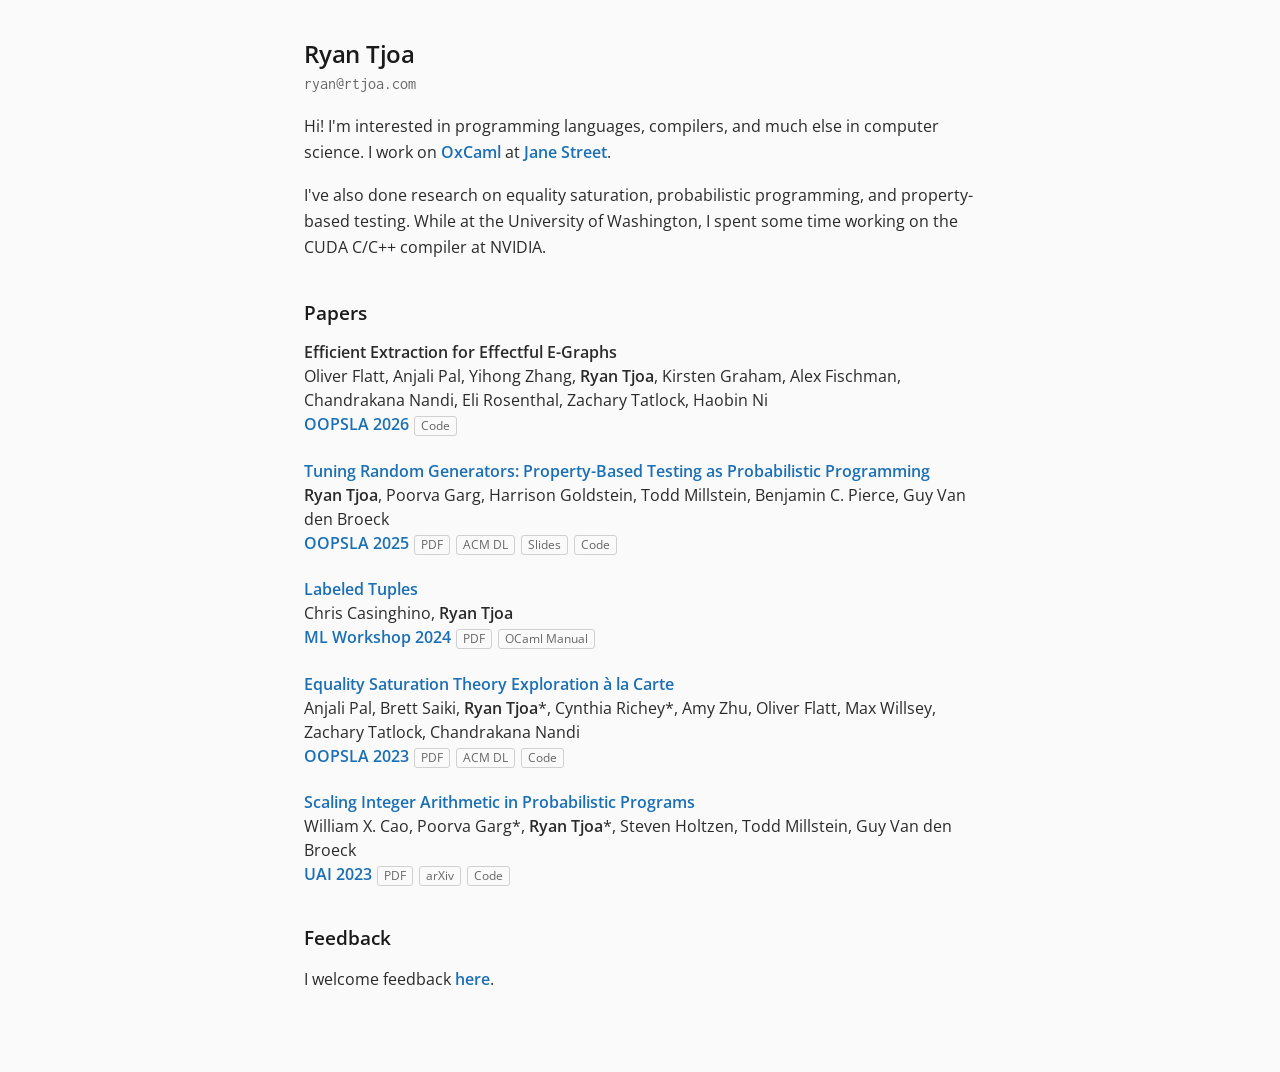
==== commit 88db7bca: "x" ====
--- a/index.html
+++ b/index.html
@@ -35,6 +35,7 @@
         </p>
         <h2>Papers</h2>
         <div id="papers">
+<p><span class='pub-title'>Efficient Extraction for Effectful E-Graphs</span><br><a href='https://www.oflatt.com/' class='a light'>Oliver Flatt</a>, <a href='https://ajpal.github.io/' class='a light'>Anjali Pal</a>, <a href='https://effect.systems/' class='a light'>Yihong Zhang</a>, <span class='author'>Ryan Tjoa</span>, <a href='https://kirstenmg.github.io/' class='a light'>Kirsten Graham</a>, <a href='https://github.com/Alex-Fischman/' class='a light'>Alex Fischman</a>, <a href='https://cnandi.com/' class='a light'>Chandrakana Nandi</a>, <a href='https://github.com/ezrosent' class='a light'>Eli Rosenthal</a>, <a href='https://ztatlock.net/' class='a light'>Zachary Tatlock</a>, <a href='https://haobin.cx/' class='a light'>Haobin Ni</a><br><a href='https://conf.researchr.org/track/splash-2026/oopsla-2026' class='a '>OOPSLA 2026</a> <a class='btn-link' href='https://github.com/egraphs-good/eggcc'>Code</a></p>
 <p><span class='pub-title'><a class='a ' href='papers/oopsla25-tuning-generators.pdf'>Tuning Random Generators: Property-Based Testing as Probabilistic Programming</a></span><br><span class='author'>Ryan Tjoa</span>, <a href='https://web.cs.ucla.edu/~poorvagarg/' class='a light'>Poorva Garg</a>, <a href='https://harrisongoldste.in/' class='a light'>Harrison Goldstein</a>, <a href='https://web.cs.ucla.edu/~todd/' class='a light'>Todd Millstein</a>, <a href='https://www.cis.upenn.edu/~bcpierce/' class='a light'>Benjamin C. Pierce</a>, <a href='https://web.cs.ucla.edu/~guyvdb/' class='a light'>Guy Van den Broeck</a><br><a href='https://2025.splashcon.org/track/OOPSLA' class='a '>OOPSLA 2025</a> <a class='btn-link' href='papers/oopsla25-tuning-generators.pdf'>PDF</a> <a class='btn-link' href='https://dl.acm.org/doi/10.1145/3763082'>ACM DL</a> <a class='btn-link' href='slides/oopsla25-tuning-generators.pdf'>Slides</a> <a class='btn-link' href='https://github.com/Tractables/Alea.jl/tree/loaded-dice'>Code</a></p>
 <p><span class='pub-title'><a class='a ' href='papers/ml24-labeled-tuples.pdf'>Labeled Tuples</a></span><br><a href='https://tyconmismatch.com/' class='a light'>Chris Casinghino</a>, <span class='author'>Ryan Tjoa</span><br><a href='https://icfp24.sigplan.org/home/mlworkshop-2024' class='a '>ML Workshop 2024</a> <a class='btn-link' href='papers/ml24-labeled-tuples.pdf'>PDF</a> <a class='btn-link' href='https://ocaml.org/manual/5.4/labeledtuples.html'>OCaml Manual</a></p>
 <p><span class='pub-title'><a class='a ' href='papers/oopsla23-enumo.pdf'>Equality Saturation Theory Exploration à la Carte</a></span><br><a href='https://ajpal.github.io/' class='a light'>Anjali Pal</a>, <a href='https://bsaiki.com/' class='a light'>Brett Saiki</a>, <span class='author'>Ryan Tjoa</span>*, <a href='https://thia.codes/' class='a light'>Cynthia Richey</a>*, <a href='https://amy.zhucchini.ca/' class='a light'>Amy Zhu</a>, <a href='https://www.oflatt.com/' class='a light'>Oliver Flatt</a>, <a href='https://www.mwillsey.com/' class='a light'>Max Willsey</a>, <a href='https://ztatlock.net/' class='a light'>Zachary Tatlock</a>, <a href='https://cnandi.com/' class='a light'>Chandrakana Nandi</a><br><a href='https://2023.splashcon.org/track/splash-2023-oopsla' class='a '>OOPSLA 2023</a> <a class='btn-link' href='papers/oopsla23-enumo.pdf'>PDF</a> <a class='btn-link' href='https://dl.acm.org/doi/10.1145/3622834'>ACM DL</a> <a class='btn-link' href='https://github.com/uwplse/ruler'>Code</a></p>
